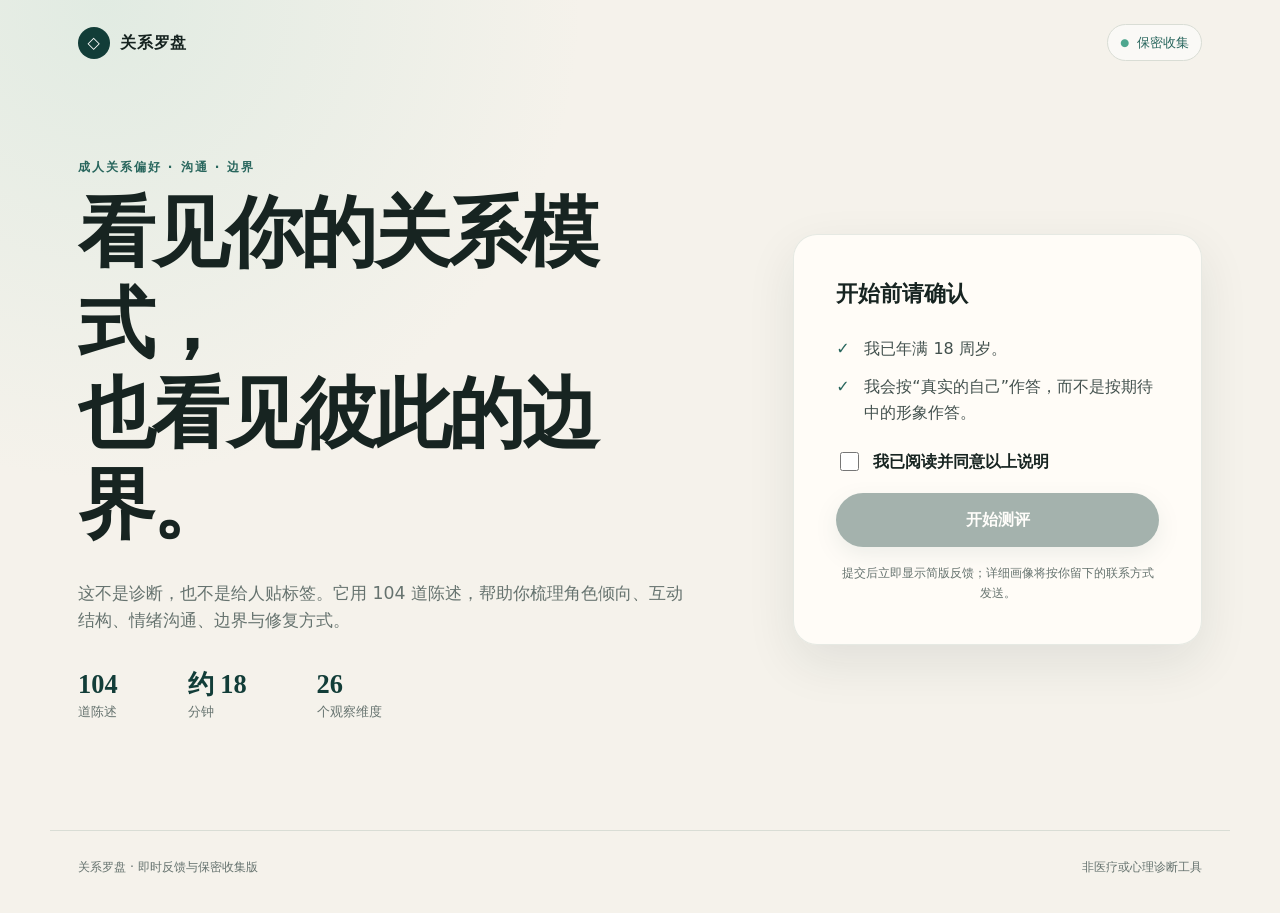
==== index.html @ 41654c75 "Publish relationship compass questionnaire" ====
<!doctype html>
<html lang="zh-CN">
<head>
  <meta charset="utf-8">
  <meta name="viewport" content="width=device-width, initial-scale=1, viewport-fit=cover">
  <meta name="theme-color" content="#122c2a">
  <meta name="description" content="成人亲密关系偏好、沟通方式与边界探索测评。提交后即时获得简版反馈。">
  <title>关系偏好与边界探索测评</title>
  <link rel="icon" href="data:image/svg+xml,%3Csvg xmlns='http://www.w3.org/2000/svg' viewBox='0 0 64 64'%3E%3Crect width='64' height='64' rx='32' fill='%23123d38'/%3E%3Cpath d='M32 15 49 32 32 49 15 32Z' fill='none' stroke='%23fff' stroke-width='4'/%3E%3C/svg%3E">
  <link rel="stylesheet" href="styles.css">
</head>
<body>
  <a class="skip-link" href="#main">跳到主要内容</a>
  <header class="topbar">
    <a class="brand" href="#" aria-label="返回首页">
      <span class="brand-mark" aria-hidden="true">◇</span>
      <span>关系罗盘</span>
    </a>
    <span class="privacy-pill"><span aria-hidden="true">●</span> 保密收集</span>
  </header>

  <main id="main">
    <section id="welcome-view" class="view hero" aria-labelledby="welcome-title">
      <div class="hero-copy">
        <p class="eyebrow">成人关系偏好 · 沟通 · 边界</p>
        <h1 id="welcome-title">看见你的关系模式，<br>也看见彼此的边界。</h1>
        <p class="lead">这不是诊断，也不是给人贴标签。它用 104 道陈述，帮助你梳理角色倾向、互动结构、情绪沟通、边界与修复方式。</p>
        <div class="hero-stats" aria-label="测评信息">
          <div><strong>104</strong><span>道陈述</span></div>
          <div><strong>约 18</strong><span>分钟</span></div>
          <div><strong>26</strong><span>个观察维度</span></div>
        </div>
      </div>

      <aside class="start-card" aria-label="开始测评">
        <h2>开始前请确认</h2>
        <ul class="check-list">
          <li>我已年满 18 周岁。</li>
          <li>我会按“真实的自己”作答，而不是按期待中的形象作答。</li>
        </ul>
        <label class="consent-row">
          <input id="consent" type="checkbox">
          <span>我已阅读并同意以上说明</span>
        </label>
        <button id="start-button" class="primary-button" type="button" disabled>开始测评</button>
        <button id="resume-button" class="text-button hidden" type="button">继续上次进度</button>
        <p id="backend-status" class="microcopy">提交后立即显示简版反馈；详细画像将按你留下的联系方式发送。</p>
      </aside>
    </section>

    <section id="contact-view" class="view contact-shell hidden" aria-labelledby="contact-title">
      <div class="contact-intro">
        <p class="eyebrow">最后一步</p>
        <h1 id="contact-title">留下接收详细报告的方式</h1>
        <p>提交成功后，你会立即看到简版反馈。问卷发起者会结合答卷生成更详细的人格画像，并通过下方联系方式发送给你。</p>
      </div>
      <form id="contact-form" class="contact-card" novalidate>
        <label class="field-label" for="display-name">怎么称呼你 <span>选填</span></label>
        <input id="display-name" class="text-input" type="text" maxlength="40" autocomplete="nickname" placeholder="昵称即可，不必填写真实姓名">

        <label class="field-label" for="contact-kind">接收方式</label>
        <select id="contact-kind" class="text-input" required>
          <option value="">请选择</option>
          <option value="QQ">QQ</option>
          <option value="微信">微信</option>
          <option value="邮箱">邮箱</option>
          <option value="其他">其他</option>
        </select>

        <label class="field-label" for="contact-value">联系方式</label>
        <input id="contact-value" class="text-input" type="text" maxlength="120" autocomplete="off" placeholder="请输入QQ号、微信号、邮箱或其他联系方式" required>

        <div class="privacy-box">
          <h2>隐私与数据使用说明</h2>
          <p>本次填写内容仅问卷发起者可知，数据仅用于为你生成并发送详细画像报告，不会对外传播。你留下的联系方式仅用于接收报告及与本次报告有关的必要沟通。请勿填写身份证号、住址、单位等无关信息。</p>
        </div>

        <label class="consent-row">
          <input id="collection-consent" type="checkbox" required>
          <span>我已了解上述用途，并同意提交本次答案和联系方式</span>
        </label>
        <p id="submit-error" class="form-error hidden" role="alert"></p>
        <div class="quiz-actions">
          <button id="contact-back-button" class="secondary-button" type="button">返回检查答案</button>
          <button id="submit-response-button" class="primary-button" type="submit">保密提交并查看反馈</button>
        </div>
      </form>
    </section>

    <section id="quiz-view" class="view quiz-shell hidden" aria-labelledby="quiz-title">
      <div class="quiz-header">
        <div>
          <p class="eyebrow">关系罗盘 · 自我探索版</p>
          <h1 id="quiz-title">请选择最接近你真实状态的答案</h1>
        </div>
        <button id="save-exit-button" class="ghost-button" type="button">保存并退出</button>
      </div>

      <div class="progress-wrap">
        <div class="progress-meta"><span id="progress-label">第 1 / 21 页</span><span id="answer-count">已答 0 / 104</span></div>
        <div class="progress-track" role="progressbar" aria-label="答题进度" aria-valuemin="0" aria-valuemax="100" aria-valuenow="0">
          <div id="progress-bar" class="progress-bar"></div>
        </div>
      </div>

      <form id="question-form" novalidate>
        <div id="questions-container" class="questions-list"></div>
        <p id="form-error" class="form-error hidden" role="alert">请完成本页全部题目后再继续。</p>
        <div class="quiz-actions">
          <button id="prev-button" class="secondary-button" type="button">上一页</button>
          <button id="next-button" class="primary-button" type="submit">下一页</button>
        </div>
      </form>
    </section>

    <section id="result-view" class="view result-shell hidden" aria-labelledby="result-title">
      <div class="result-hero">
        <p class="eyebrow">你的关系罗盘类型</p>
        <p id="type-code" class="type-code">—</p>
        <h1 id="result-title">正在生成结果…</h1>
        <p id="result-summary" class="result-summary"></p>
        <div class="result-actions">
          <button id="copy-result-button" class="primary-button" type="button">复制结果摘要</button>
          <button id="download-result-button" class="secondary-button" type="button">导出个人数据</button>
        </div>
      </div>

      <div class="result-grid">
        <article class="panel">
          <div class="panel-heading"><div><p class="eyebrow">维度概览</p><h2>你的突出倾向</h2></div><span class="panel-note">0–100</span></div>
          <div id="score-bars" class="score-bars"></div>
        </article>
        <article class="panel">
          <p class="eyebrow">个性化解读</p>
          <h2>更适合你的互动方式</h2>
          <div id="insights" class="insights"></div>
        </article>
      </div>

      <article class="panel full-panel">
        <p class="eyebrow">使用说明</p>
        <h2>把结果当作沟通起点，而不是结论</h2>
        <p>分数代表你在当前阶段对某类关系体验的自我认同程度，不代表能力、价值或固定身份。关系中的任何探索都应建立在成年人之间知情、自愿、可撤回的同意上；安全词、事前协商和事后照护比“类型匹配”更重要。详细画像将由问卷发起者通过你留下的联系方式发送。</p>
      </article>

      <div class="bottom-actions">
        <button id="restart-button" class="text-button" type="button">清除答案并重新测试</button>
      </div>
    </section>
  </main>

  <footer>
    <span>关系罗盘 · 即时反馈与保密收集版</span>
    <span>非医疗或心理诊断工具</span>
  </footer>

  <script src="config.js"></script>
  <script src="backend.js"></script>
  <script src="questions.js"></script>
  <script src="app.js"></script>
</body>
</html>
---- styles.css ----
:root {
  --ink: #172421;
  --muted: #66736f;
  --paper: #f5f2eb;
  --card: #fffdf8;
  --line: #d9ddd5;
  --forest: #123d38;
  --forest-2: #28665d;
  --mint: #a8d7c9;
  --sun: #e6b85c;
  --danger: #a34141;
  --shadow: 0 18px 50px rgba(20, 43, 39, 0.09);
  --radius: 24px;
}

* { box-sizing: border-box; }
html { scroll-behavior: smooth; }
body {
  margin: 0;
  color: var(--ink);
  background:
    radial-gradient(circle at 8% 0%, rgba(168, 215, 201, .26), transparent 30rem),
    var(--paper);
  font-family: "Noto Sans SC", "Microsoft YaHei", system-ui, -apple-system, sans-serif;
  line-height: 1.6;
}
button, input { font: inherit; }
button { cursor: pointer; }
button:focus-visible, input:focus-visible, a:focus-visible { outline: 3px solid var(--sun); outline-offset: 3px; }
.hidden { display: none !important; }
.skip-link { position: fixed; left: 1rem; top: -5rem; z-index: 99; padding: .7rem 1rem; color: white; background: var(--forest); border-radius: 8px; }
.skip-link:focus { top: 1rem; }

.topbar {
  max-width: 1180px;
  margin: 0 auto;
  padding: 24px 28px;
  display: flex;
  align-items: center;
  justify-content: space-between;
}
.brand { display: flex; align-items: center; gap: 10px; color: var(--ink); font-weight: 760; text-decoration: none; letter-spacing: .05em; }
.brand-mark { display: grid; place-items: center; width: 32px; height: 32px; border-radius: 50%; color: white; background: var(--forest); }
.privacy-pill { display: inline-flex; align-items: center; gap: 8px; padding: 7px 12px; border: 1px solid var(--line); border-radius: 999px; color: var(--forest-2); background: rgba(255,255,255,.55); font-size: .83rem; }
.privacy-pill span { color: #4ea68e; font-size: .65rem; }

.view { max-width: 1180px; margin: 0 auto; padding: 52px 28px 88px; }
.hero { min-height: calc(100vh - 155px); display: grid; grid-template-columns: 1.2fr .8fr; gap: clamp(40px, 8vw, 110px); align-items: center; }
.eyebrow { margin: 0 0 12px; color: var(--forest-2); font-size: .76rem; font-weight: 800; letter-spacing: .16em; text-transform: uppercase; }
.hero h1, .quiz-header h1, .result-hero h1 { margin: 0; font-family: "Songti SC", "STSong", Georgia, serif; font-weight: 650; line-height: 1.18; }
.hero h1 { max-width: 720px; font-size: clamp(2.7rem, 6vw, 5.3rem); letter-spacing: -.04em; }
.lead { max-width: 690px; margin: 28px 0 34px; color: var(--muted); font-size: 1.08rem; }
.hero-stats { display: flex; gap: clamp(26px, 6vw, 70px); }
.hero-stats div { display: flex; flex-direction: column; }
.hero-stats strong { color: var(--forest); font-family: Georgia, serif; font-size: 1.65rem; line-height: 1.2; }
.hero-stats span { color: var(--muted); font-size: .82rem; }
.start-card, .panel { background: rgba(255, 253, 248, .92); border: 1px solid rgba(29, 72, 65, .11); box-shadow: var(--shadow); }
.start-card { padding: clamp(26px, 4vw, 42px); border-radius: var(--radius); }
.start-card h2, .panel h2 { margin: 0; font-size: 1.35rem; }
.check-list { margin: 24px 0; padding: 0; list-style: none; }
.check-list li { position: relative; margin: 13px 0; padding-left: 28px; color: #43514e; }
.check-list li::before { content: "✓"; position: absolute; left: 0; top: 0; color: var(--forest-2); font-weight: 900; }
.consent-row { display: flex; align-items: flex-start; gap: 11px; margin: 24px 0 18px; font-weight: 650; }
.consent-row input { width: 19px; height: 19px; margin-top: 3px; accent-color: var(--forest); }
.primary-button, .secondary-button, .ghost-button, .text-button { border: 0; border-radius: 999px; font-weight: 760; transition: transform .18s ease, box-shadow .18s ease, background .18s ease; }
.primary-button { padding: 14px 25px; color: white; background: var(--forest); box-shadow: 0 8px 20px rgba(18,61,56,.18); }
.primary-button:hover:not(:disabled), .secondary-button:hover, .ghost-button:hover { transform: translateY(-1px); }
.primary-button:disabled { cursor: not-allowed; opacity: .38; }
.start-card .primary-button { width: 100%; }
.secondary-button { padding: 13px 24px; color: var(--forest); background: transparent; border: 1px solid var(--forest); }
.ghost-button { padding: 10px 17px; color: var(--forest); background: rgba(255,255,255,.58); border: 1px solid var(--line); }
.text-button { padding: 10px 8px; color: var(--forest-2); background: transparent; text-decoration: underline; text-underline-offset: 4px; }
.microcopy { margin: 16px 0 0; color: var(--muted); font-size: .78rem; text-align: center; }

.quiz-shell { max-width: 900px; }
.contact-shell { max-width: 760px; }
.contact-intro { margin-bottom: 28px; }
.contact-intro h1 { margin: 0; font-family: "Songti SC", "STSong", Georgia, serif; font-size: clamp(2rem, 5vw, 3.5rem); line-height: 1.2; }
.contact-intro > p:last-child { max-width: 680px; color: var(--muted); }
.contact-card { padding: clamp(24px, 5vw, 42px); background: var(--card); border: 1px solid var(--line); border-radius: var(--radius); box-shadow: var(--shadow); }
.field-label { display: flex; justify-content: space-between; margin: 22px 0 8px; font-weight: 760; }
.field-label:first-child { margin-top: 0; }
.field-label span { color: var(--muted); font-size: .82rem; font-weight: 500; }
.text-input { width: 100%; min-height: 50px; padding: 11px 14px; color: var(--ink); background: #fff; border: 1px solid #cdd3cc; border-radius: 12px; font-size: 1rem; }
.text-input:focus { border-color: var(--forest-2); outline: 3px solid rgba(230,184,92,.48); }
.privacy-box { margin: 28px 0 20px; padding: 20px; background: #eef4f1; border: 1px solid #d1e2dc; border-radius: 16px; }
.privacy-box h2 { margin: 0 0 8px; font-size: 1rem; }
.privacy-box p { margin: 0; color: #52615d; font-size: .88rem; }
.setup-warning { margin-top: 14px; color: var(--danger); font-weight: 700; }
.quiz-header { display: flex; align-items: flex-start; justify-content: space-between; gap: 30px; margin-bottom: 30px; }
.quiz-header h1 { font-size: clamp(1.8rem, 4vw, 2.7rem); }
.progress-wrap { position: sticky; top: 0; z-index: 10; margin: 0 -12px 28px; padding: 14px 12px 12px; background: rgba(245, 242, 235, .94); backdrop-filter: blur(10px); }
.progress-meta { display: flex; justify-content: space-between; margin-bottom: 8px; color: var(--muted); font-size: .82rem; }
.progress-track { height: 6px; overflow: hidden; background: #dcded8; border-radius: 999px; }
.progress-bar { width: 0; height: 100%; background: linear-gradient(90deg, var(--forest), #72b4a2); border-radius: inherit; transition: width .25s ease; }
.questions-list { display: grid; gap: 18px; }
.question-card { padding: clamp(22px, 4vw, 34px); background: var(--card); border: 1px solid var(--line); border-radius: 20px; }
.question-number { margin: 0 0 8px; color: var(--forest-2); font-size: .75rem; font-weight: 800; letter-spacing: .08em; }
.question-text { display: block; margin: 0 0 22px; font-size: 1.08rem; font-weight: 680; line-height: 1.6; }
.scale { display: grid; grid-template-columns: repeat(5, 1fr); gap: 8px; }
.scale-option { position: relative; }
.scale-option input { position: absolute; opacity: 0; pointer-events: none; }
.scale-option span { min-height: 53px; display: grid; place-items: center; padding: 7px 4px; border: 1px solid var(--line); border-radius: 12px; color: var(--muted); background: #faf9f5; font-size: .78rem; text-align: center; transition: .16s ease; }
.scale-option input:checked + span { color: white; border-color: var(--forest); background: var(--forest); box-shadow: 0 7px 16px rgba(18,61,56,.16); }
.scale-option input:focus-visible + span { outline: 3px solid var(--sun); outline-offset: 2px; }
.quiz-actions { display: flex; justify-content: space-between; gap: 16px; margin-top: 28px; }
.form-error { margin: 18px 0 0; color: var(--danger); font-weight: 700; }

.result-shell { max-width: 1000px; }
.result-hero { max-width: 780px; margin: 30px auto 52px; text-align: center; }
.type-code { display: inline-grid; place-items: center; min-width: 86px; height: 44px; margin: 4px 0 18px; padding: 0 18px; color: white; background: var(--forest); border-radius: 999px; font-family: Georgia, serif; font-weight: 800; letter-spacing: .12em; }
.result-hero h1 { font-size: clamp(2.2rem, 5vw, 4.2rem); }
.result-summary { max-width: 680px; margin: 22px auto; color: var(--muted); font-size: 1.08rem; }
.result-actions { display: flex; justify-content: center; flex-wrap: wrap; gap: 12px; margin-top: 28px; }
.result-grid { display: grid; grid-template-columns: 1.1fr .9fr; gap: 20px; }
.panel { padding: clamp(24px, 4vw, 36px); border-radius: var(--radius); }
.panel-heading { display: flex; justify-content: space-between; gap: 20px; }
.panel-note { color: var(--muted); font-size: .78rem; }
.score-bars { display: grid; gap: 18px; margin-top: 28px; }
.score-row-top { display: flex; justify-content: space-between; gap: 14px; margin-bottom: 7px; font-size: .88rem; }
.score-row-top strong { color: var(--forest); }
.score-track { height: 9px; overflow: hidden; background: #e5e6df; border-radius: 999px; }
.score-fill { height: 100%; background: linear-gradient(90deg, var(--forest), #72b4a2); border-radius: inherit; }
.insights { display: grid; gap: 18px; margin-top: 25px; }
.insight { padding-left: 17px; border-left: 3px solid var(--mint); }
.insight h3 { margin: 0 0 4px; font-size: .98rem; }
.insight p, .full-panel p { margin: 0; color: var(--muted); font-size: .91rem; }
.full-panel { margin-top: 20px; }
.bottom-actions { display: flex; justify-content: center; margin-top: 28px; }

footer { max-width: 1180px; margin: 0 auto; padding: 26px 28px 36px; display: flex; justify-content: space-between; gap: 20px; color: var(--muted); border-top: 1px solid var(--line); font-size: .78rem; }

@media (max-width: 760px) {
  .topbar { padding: 18px 18px; }
  .privacy-pill { font-size: .72rem; }
  .view { padding: 35px 18px 64px; }
  .hero { grid-template-columns: 1fr; gap: 42px; min-height: auto; }
  .hero h1 { font-size: clamp(2.65rem, 14vw, 4rem); }
  .hero-stats { justify-content: space-between; gap: 14px; }
  .hero-stats strong { font-size: 1.35rem; }
  .quiz-header { flex-direction: column; }
  .quiz-header .ghost-button { align-self: flex-end; }
  .scale { grid-template-columns: 1fr; }
  .scale-option span { min-height: 45px; display: flex; justify-content: flex-start; padding: 10px 14px; text-align: left; }
  .result-grid { grid-template-columns: 1fr; }
  footer { padding: 24px 18px; flex-direction: column; }
}

@media (prefers-reduced-motion: reduce) {
  *, *::before, *::after { scroll-behavior: auto !important; transition: none !important; }
}
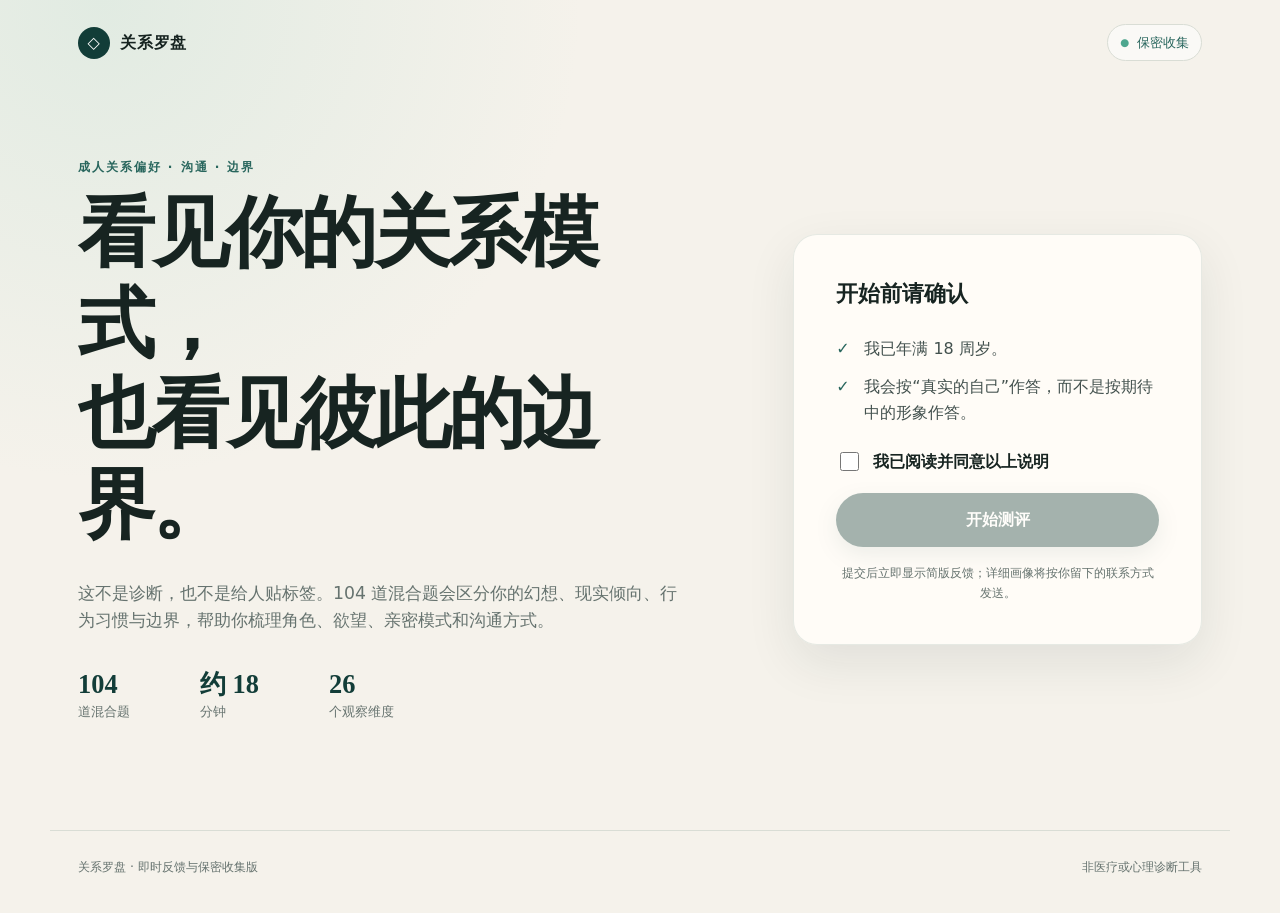
==== commit a02d94d7: "Upgrade questionnaire content and result profile" ====
--- a/index.html
+++ b/index.html
@@ -24,9 +24,9 @@
       <div class="hero-copy">
         <p class="eyebrow">成人关系偏好 · 沟通 · 边界</p>
         <h1 id="welcome-title">看见你的关系模式，<br>也看见彼此的边界。</h1>
-        <p class="lead">这不是诊断，也不是给人贴标签。它用 104 道陈述，帮助你梳理角色倾向、互动结构、情绪沟通、边界与修复方式。</p>
+        <p class="lead">这不是诊断，也不是给人贴标签。104 道混合题会区分你的幻想、现实倾向、行为习惯与边界，帮助你梳理角色、欲望、亲密模式和沟通方式。</p>
         <div class="hero-stats" aria-label="测评信息">
-          <div><strong>104</strong><span>道陈述</span></div>
+          <div><strong>104</strong><span>道混合题</span></div>
           <div><strong>约 18</strong><span>分钟</span></div>
           <div><strong>26</strong><span>个观察维度</span></div>
         </div>
@@ -92,6 +92,7 @@
         <div>
           <p class="eyebrow">关系罗盘 · 自我探索版</p>
           <h1 id="quiz-title">请选择最接近你真实状态的答案</h1>
+          <p class="quiz-note">题目会在取舍、频率、吸引程度和现实习惯之间切换，请留意每题选项含义。</p>
         </div>
         <button id="save-exit-button" class="ghost-button" type="button">保存并退出</button>
       </div>
@@ -118,6 +119,7 @@
         <p class="eyebrow">你的关系罗盘类型</p>
         <p id="type-code" class="type-code">—</p>
         <h1 id="result-title">正在生成结果…</h1>
+        <p id="result-tagline" class="result-tagline"></p>
         <p id="result-summary" class="result-summary"></p>
         <div class="result-actions">
           <button id="copy-result-button" class="primary-button" type="button">复制结果摘要</button>
@@ -126,11 +128,15 @@
       </div>
 
       <div class="result-grid">
+        <article class="panel radar-panel">
+          <div class="panel-heading"><div><p class="eyebrow">核心轮廓</p><h2>你的关系雷达</h2></div><span class="panel-note">0–10</span></div>
+          <div id="radar-chart" class="radar-chart"></div>
+        </article>
         <article class="panel">
-          <div class="panel-heading"><div><p class="eyebrow">维度概览</p><h2>你的突出倾向</h2></div><span class="panel-note">0–100</span></div>
+          <div class="panel-heading"><div><p class="eyebrow">维度概览</p><h2>你的突出倾向</h2></div><span class="panel-note">0–10</span></div>
           <div id="score-bars" class="score-bars"></div>
         </article>
-        <article class="panel">
+        <article class="panel full-width-panel">
           <p class="eyebrow">个性化解读</p>
           <h2>更适合你的互动方式</h2>
           <div id="insights" class="insights"></div>
--- a/styles.css
+++ b/styles.css
@@ -111,6 +111,8 @@
 .type-code { display: inline-grid; place-items: center; min-width: 86px; height: 44px; margin: 4px 0 18px; padding: 0 18px; color: white; background: var(--forest); border-radius: 999px; font-family: Georgia, serif; font-weight: 800; letter-spacing: .12em; }
 .result-hero h1 { font-size: clamp(2.2rem, 5vw, 4.2rem); }
 .result-summary { max-width: 680px; margin: 22px auto; color: var(--muted); font-size: 1.08rem; }
+.result-tagline { max-width: 720px; margin: 20px auto 0; font-family: "Songti SC", "STSong", Georgia, serif; font-size: clamp(1.22rem, 2.5vw, 1.65rem); line-height: 1.6; color: var(--ink); }
+.quiz-note { margin: 10px 0 0; color: var(--muted); font-size: .92rem; }
 .result-actions { display: flex; justify-content: center; flex-wrap: wrap; gap: 12px; margin-top: 28px; }
 .result-grid { display: grid; grid-template-columns: 1.1fr .9fr; gap: 20px; }
 .panel { padding: clamp(24px, 4vw, 36px); border-radius: var(--radius); }
@@ -121,6 +123,14 @@
 .score-row-top strong { color: var(--forest); }
 .score-track { height: 9px; overflow: hidden; background: #e5e6df; border-radius: 999px; }
 .score-fill { height: 100%; background: linear-gradient(90deg, var(--forest), #72b4a2); border-radius: inherit; }
+.full-width-panel { grid-column: 1 / -1; }
+.radar-chart { display: grid; place-items: center; min-height: 380px; }
+.radar-chart svg { width: min(100%, 430px); overflow: visible; }
+.radar-grid polygon, .radar-grid line { fill: none; stroke: #d8ddd6; stroke-width: 1; }
+.radar-area { fill: rgba(18, 90, 80, .24); stroke: var(--forest); stroke-width: 2.5; stroke-linejoin: round; }
+.radar-labels text { fill: var(--ink); font-size: 11px; font-weight: 650; }
+.radar-labels tspan { fill: var(--forest); font-size: 10px; font-weight: 750; }
+.question-detail { display: block; margin-top: 10px; color: var(--forest); font-size: .92rem; font-weight: 650; line-height: 1.55; }
 .insights { display: grid; gap: 18px; margin-top: 25px; }
 .insight { padding-left: 17px; border-left: 3px solid var(--mint); }
 .insight h3 { margin: 0 0 4px; font-size: .98rem; }
